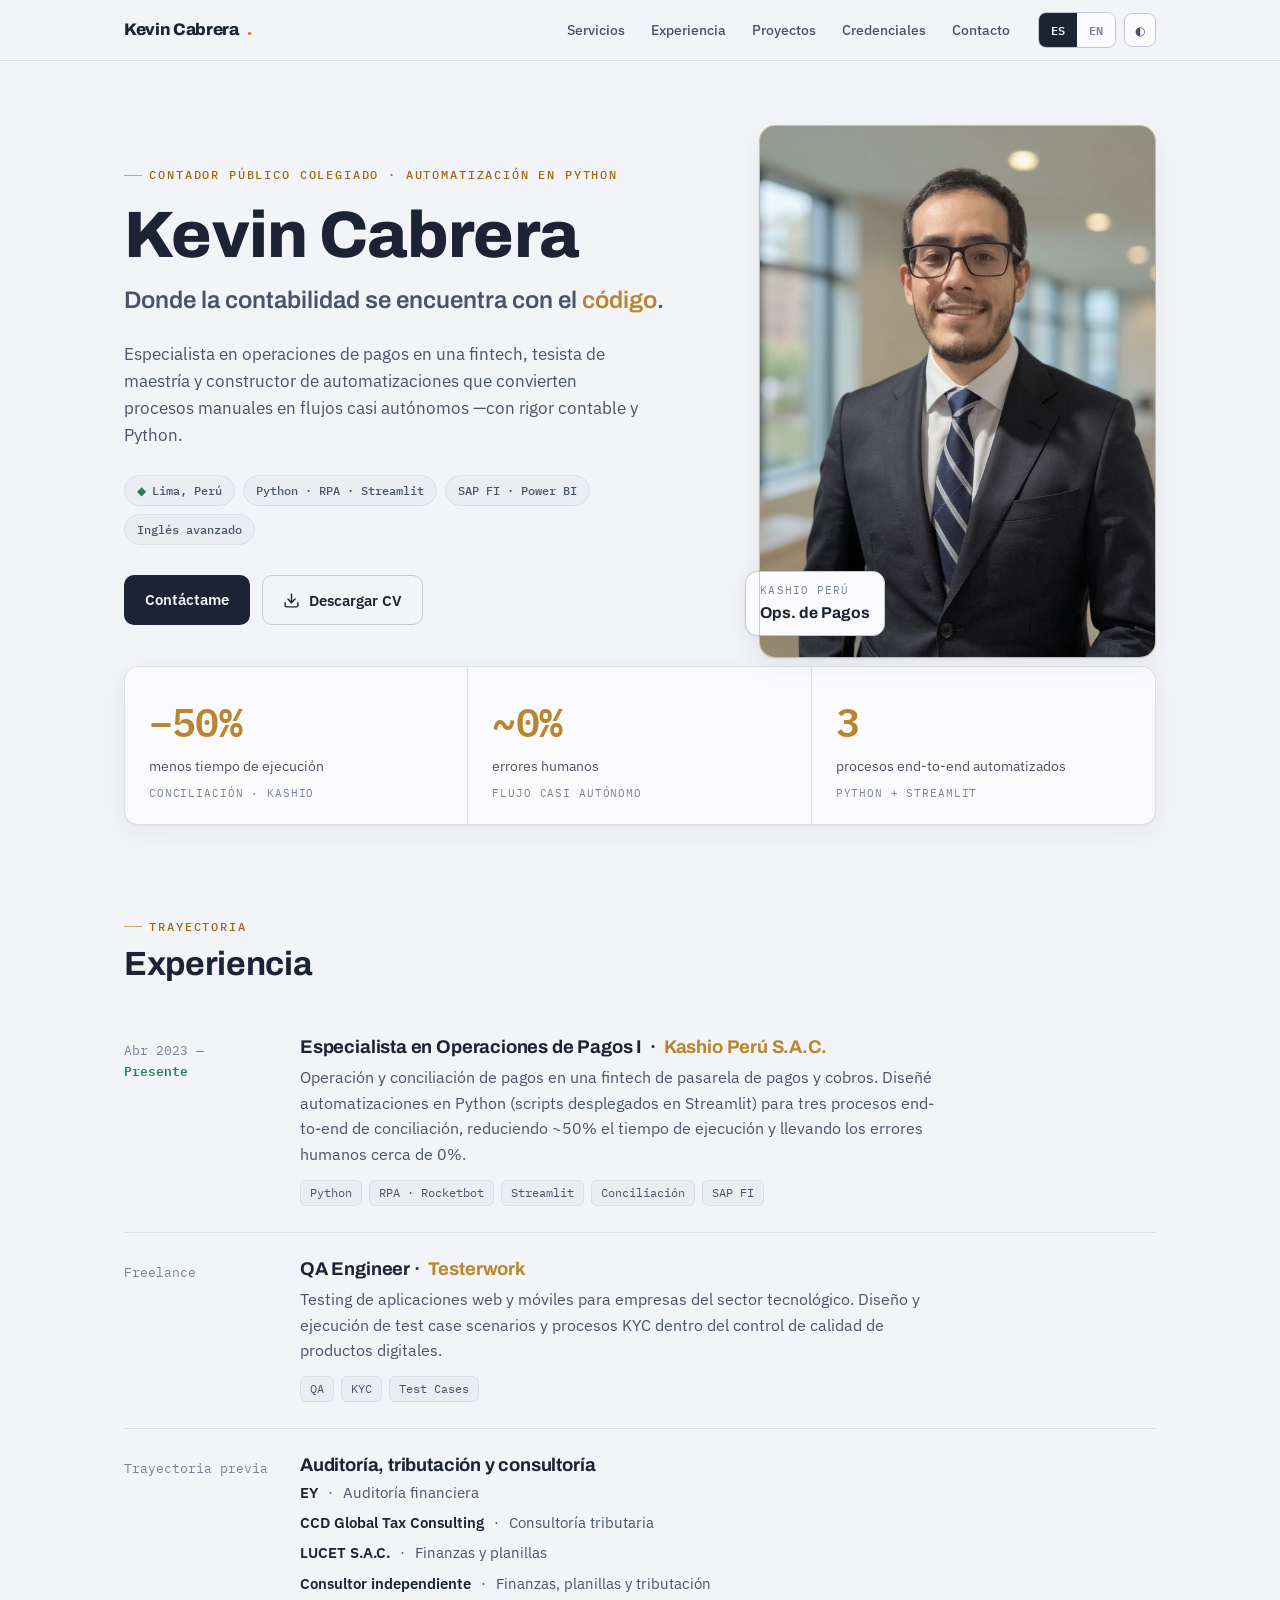
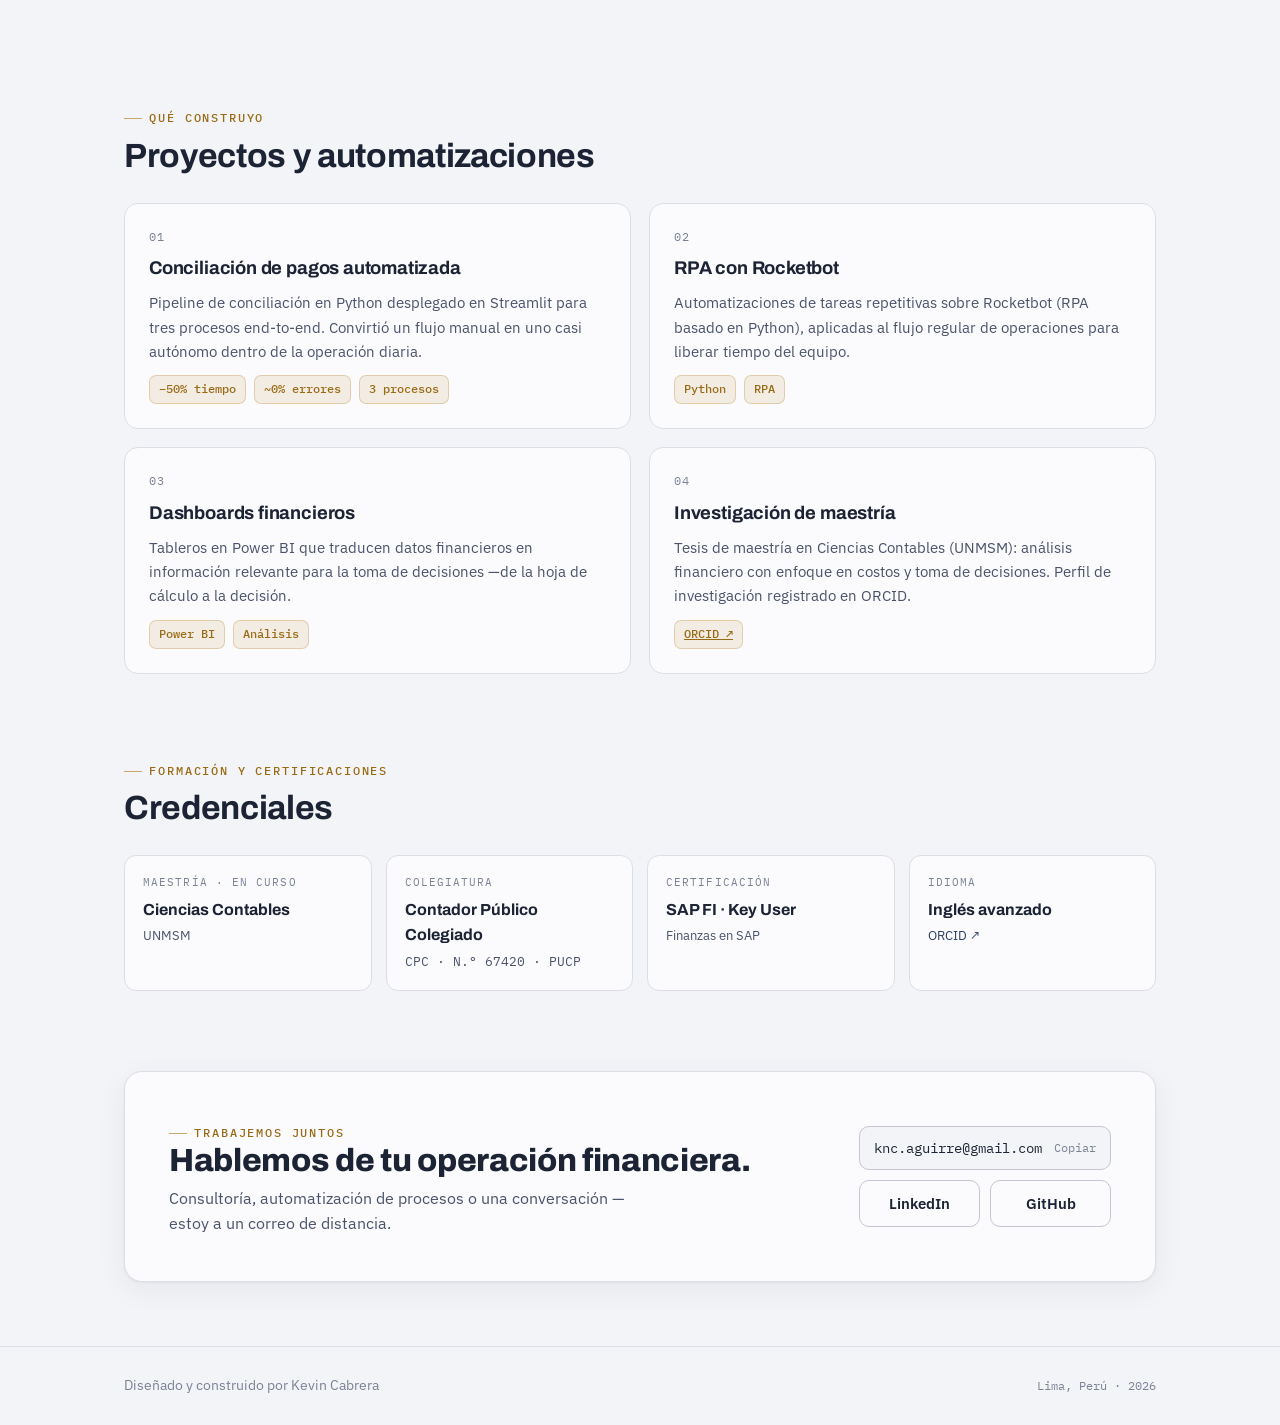
==== cv/index.html @ 284e7e8f "Página de servicios en la raíz y CV en /cv, con foto aparte, favicon y WhatsApp" ====
<!DOCTYPE html>
<html lang="es">
<head>
    <meta charset="UTF-8">
    <meta name="viewport" content="width=device-width, initial-scale=1.0">
    <title>Kevin Cabrera · CV</title>
<link rel="icon" href="../img/favicon.svg" type="image/svg+xml">
<meta name="description" content="Kevin Cabrera — Contador Público Colegiado, especialista en operaciones de pagos y constructor de automatizaciones en Python. Donde la contabilidad se encuentra con el código.">
<link rel="preconnect" href="https://fonts.googleapis.com">
<link rel="preconnect" href="https://fonts.gstatic.com" crossorigin>
<link rel="stylesheet" href="https://fonts.googleapis.com/css2?family=Archivo:wght@500;600;700;800&family=IBM+Plex+Mono:wght@400;500;600&family=IBM+Plex+Sans:wght@400;500;600;700&display=swap">
<style>
:root{
  --paper:#F3F4F7;
  --surface:#FBFBFD;
  --surface-2:#ECEDF2;
  --ink:#1B2334;
  --ink-soft:#4A536A;
  --ink-faint:#7A8296;
  --line:#DCDEE6;
  --line-strong:#C4C7D2;
  --gold:#9A6B15;
  --gold-bright:#B8862F;
  --navy:#2C3E63;
  --good:#2E7D5B;
  --shadow:0 1px 2px rgba(27,35,52,.05), 0 8px 30px rgba(27,35,52,.06);
  --display:'Archivo', system-ui, sans-serif;
  --body:'IBM Plex Sans', system-ui, sans-serif;
  --mono:'IBM Plex Mono', ui-monospace, monospace;
}
:root:not([data-theme="light"]){
  @media (prefers-color-scheme: dark){
    --paper:#0F131C;
    --surface:#161C28;
    --surface-2:#1D2532;
    --ink:#E9EBF1;
    --ink-soft:#AEB6C7;
    --ink-faint:#7C8598;
    --line:#28303F;
    --line-strong:#38414F;
    --gold:#E0AE56;
    --gold-bright:#D6A24A;
    --navy:#8FA6D0;
    --good:#5FB98C;
    --shadow:0 1px 2px rgba(0,0,0,.3), 0 12px 34px rgba(0,0,0,.35);
  }
}
:root[data-theme="dark"]{
  --paper:#0F131C;
  --surface:#161C28;
  --surface-2:#1D2532;
  --ink:#E9EBF1;
  --ink-soft:#AEB6C7;
  --ink-faint:#7C8598;
  --line:#28303F;
  --line-strong:#38414F;
  --gold:#E0AE56;
  --gold-bright:#D6A24A;
  --navy:#8FA6D0;
  --good:#5FB98C;
  --shadow:0 1px 2px rgba(0,0,0,.3), 0 12px 34px rgba(0,0,0,.35);
}
*{margin:0;padding:0;box-sizing:border-box}
html{scroll-behavior:smooth}
@media (prefers-reduced-motion: reduce){html{scroll-behavior:auto}*{animation:none!important;transition:none!important}}
body{
  background:var(--paper);
  color:var(--ink);
  font-family:var(--body);
  line-height:1.6;
  -webkit-font-smoothing:antialiased;
}
.wrap{max-width:1080px;margin:0 auto;padding-inline:24px}
a{color:inherit}
h1,h2,h3{font-family:var(--display);line-height:1.1;text-wrap:balance;letter-spacing:-0.01em}
.mono{font-family:var(--mono);font-variant-numeric:tabular-nums}
.eyebrow{
  font-family:var(--mono);font-size:.72rem;letter-spacing:.16em;text-transform:uppercase;
  color:var(--gold);font-weight:500;display:inline-flex;align-items:center;gap:.6em;
}
.eyebrow::before{content:"";width:1.6em;height:1px;background:var(--gold-bright);opacity:.7}

/* ---------- Header ---------- */
.topbar{
  position:sticky;top:0;z-index:50;
  background:color-mix(in srgb, var(--paper) 86%, transparent);
  backdrop-filter:blur(10px);
  border-bottom:1px solid var(--line);
}
.topbar-inner{display:flex;align-items:center;justify-content:space-between;gap:16px;height:60px}
.brand{font-family:var(--display);font-weight:800;font-size:1.05rem;letter-spacing:-0.02em;display:flex;align-items:center;gap:.5rem}
.brand .dot{color:var(--gold-bright)}
.nav{display:flex;align-items:center;gap:28px}
.nav-links{display:flex;gap:26px}
.nav-links a{font-size:.9rem;color:var(--ink-soft);text-decoration:none;font-weight:500;transition:color .2s}
.nav-links a:hover{color:var(--ink)}
.controls{display:flex;align-items:center;gap:8px}
.btn-ghost{
  font-family:var(--mono);font-size:.78rem;font-weight:500;
  border:1px solid var(--line-strong);background:var(--surface);color:var(--ink-soft);
  border-radius:8px;height:34px;padding:0 10px;cursor:pointer;display:inline-flex;align-items:center;gap:6px;
  transition:border-color .2s,color .2s;
}
.btn-ghost:hover{border-color:var(--gold-bright);color:var(--ink)}
.btn-ghost:focus-visible,a:focus-visible,button:focus-visible{outline:2px solid var(--gold-bright);outline-offset:2px}
.lang-seg{display:inline-flex;border:1px solid var(--line-strong);border-radius:8px;overflow:hidden}
.lang-seg button{
  font-family:var(--mono);font-size:.75rem;font-weight:600;border:0;background:var(--surface);
  color:var(--ink-faint);height:34px;width:38px;cursor:pointer;transition:all .2s;
}
.lang-seg button[aria-pressed="true"]{background:var(--ink);color:var(--paper)}

/* ---------- Hero ---------- */
.hero{padding-block:64px 44px}
.hero-grid{display:grid;grid-template-columns:1.25fr .85fr;gap:52px;align-items:center}
.hero h1{font-size:clamp(2.6rem,6vw,4.1rem);font-weight:800;margin:14px 0 10px}
.tagline{font-family:var(--display);font-weight:600;font-size:clamp(1.15rem,2.6vw,1.5rem);color:var(--ink-soft);margin-bottom:22px}
.tagline .hl{color:var(--gold-bright)}
.lead{font-size:1.05rem;color:var(--ink-soft);max-width:52ch;margin-bottom:26px}
.chips{display:flex;flex-wrap:wrap;gap:8px;margin-bottom:30px}
.chip{
  font-family:var(--mono);font-size:.76rem;font-weight:500;color:var(--ink-soft);
  background:var(--surface-2);border:1px solid var(--line);border-radius:999px;padding:5px 12px;
  display:inline-flex;align-items:center;gap:6px;
}
.chip .pin{color:var(--good)}
.hero-cta{display:flex;flex-wrap:wrap;gap:12px}
.btn{
  font-family:var(--body);font-weight:600;font-size:.92rem;text-decoration:none;cursor:pointer;
  border-radius:10px;padding:12px 20px;display:inline-flex;align-items:center;gap:9px;transition:transform .15s,box-shadow .2s,background .2s;
  border:1px solid transparent;
}
.btn-primary{background:var(--ink);color:var(--paper)}
.btn-primary:hover{transform:translateY(-1px);box-shadow:var(--shadow)}
.btn-outline{background:transparent;border-color:var(--line-strong);color:var(--ink)}
.btn-outline:hover{border-color:var(--gold-bright)}
.svgico{width:17px;height:17px;flex:none}

.portrait{position:relative}
.portrait img{
  width:100%;border-radius:16px;display:block;box-shadow:var(--shadow);
  border:1px solid var(--line);
}
.portrait::after{
  content:"";position:absolute;inset:0;border-radius:16px;
  box-shadow:inset 0 0 0 1px color-mix(in srgb, var(--gold-bright) 40%, transparent);
  pointer-events:none;
}
.portrait .badge{
  position:absolute;left:-14px;bottom:22px;background:var(--surface);border:1px solid var(--line-strong);
  border-radius:12px;padding:10px 14px;box-shadow:var(--shadow);
}
.portrait .badge .k{font-family:var(--mono);font-size:.68rem;letter-spacing:.1em;text-transform:uppercase;color:var(--ink-faint)}
.portrait .badge .v{font-family:var(--display);font-weight:700;font-size:.98rem;color:var(--ink)}

/* ---------- Metrics ledger ---------- */
.ledger{
  margin-top:8px;border:1px solid var(--line);border-radius:14px;background:var(--surface);
  display:grid;grid-template-columns:repeat(3,1fr);overflow:hidden;box-shadow:var(--shadow);
}
.ledger .cell{padding:22px 24px;border-right:1px solid var(--line)}
.ledger .cell:last-child{border-right:0}
.ledger .num{font-family:var(--mono);font-weight:600;font-size:clamp(1.9rem,4vw,2.5rem);letter-spacing:-0.02em;color:var(--gold-bright);font-variant-numeric:tabular-nums}
.ledger .cap{font-size:.86rem;color:var(--ink-soft);margin-top:2px}
.ledger .src{font-family:var(--mono);font-size:.68rem;color:var(--ink-faint);margin-top:8px;text-transform:uppercase;letter-spacing:.08em}

/* ---------- Sections ---------- */
section{padding-block:40px}
.sec-head{margin-bottom:28px}
.sec-head h2{font-size:clamp(1.6rem,4vw,2.1rem);font-weight:700;margin-top:10px}

/* Experience timeline */
.exp{display:flex;flex-direction:column}
.exp-row{
  display:grid;grid-template-columns:150px 1fr;gap:26px;padding:26px 0;border-top:1px solid var(--line);
}
.exp-row:first-child{border-top:0}
.exp-when{font-family:var(--mono);font-size:.82rem;color:var(--ink-faint);padding-top:3px}
.exp-when .now{color:var(--good);font-weight:600}
.exp-body h3{font-size:1.15rem;font-weight:700;display:flex;flex-wrap:wrap;align-items:baseline;gap:8px}
.exp-body .org{color:var(--gold-bright)}
.exp-body p{color:var(--ink-soft);margin:8px 0 12px;max-width:64ch}
.tags{display:flex;flex-wrap:wrap;gap:7px}
.tag{font-family:var(--mono);font-size:.72rem;color:var(--ink-soft);background:var(--surface-2);border:1px solid var(--line);border-radius:6px;padding:3px 9px}
.prev-list{display:flex;flex-direction:column;gap:6px;margin-top:4px}
.prev-list .pi{display:flex;gap:10px;align-items:baseline;color:var(--ink-soft);font-size:.95rem}
.prev-list .pi b{color:var(--ink);font-weight:600}

/* Projects */
.proj-grid{display:grid;grid-template-columns:repeat(2,1fr);gap:18px}
.card{
  background:var(--surface);border:1px solid var(--line);border-radius:14px;padding:24px;
  display:flex;flex-direction:column;gap:12px;transition:border-color .2s,transform .15s;
}
.card:hover{border-color:var(--line-strong);transform:translateY(-2px)}
.card .num-idx{font-family:var(--mono);font-size:.72rem;color:var(--ink-faint);letter-spacing:.1em}
.card h3{font-size:1.15rem;font-weight:700}
.card p{color:var(--ink-soft);font-size:.95rem;flex:1}
.metric-chips{display:flex;flex-wrap:wrap;gap:8px}
.mchip{font-family:var(--mono);font-size:.74rem;font-weight:500;border-radius:7px;padding:4px 9px;background:color-mix(in srgb, var(--gold-bright) 12%, transparent);color:var(--gold);border:1px solid color-mix(in srgb, var(--gold-bright) 30%, transparent)}

/* Credentials */
.creds{display:grid;grid-template-columns:repeat(4,1fr);gap:14px}
.cred{background:var(--surface);border:1px solid var(--line);border-radius:12px;padding:18px}
.cred .lbl{font-family:var(--mono);font-size:.68rem;text-transform:uppercase;letter-spacing:.1em;color:var(--ink-faint)}
.cred .val{font-family:var(--display);font-weight:700;font-size:1rem;margin-top:5px}
.cred .sub{font-size:.82rem;color:var(--ink-soft);margin-top:3px}
.cred a{color:var(--navy);text-decoration:none}
.cred a:hover{text-decoration:underline}

/* Contact */
.contact{background:var(--surface);border:1px solid var(--line);border-radius:18px;padding:clamp(28px,5vw,44px);box-shadow:var(--shadow)}
.contact-grid{display:grid;grid-template-columns:1fr auto;gap:32px;align-items:center}
.contact h2{font-size:clamp(1.5rem,4vw,2rem);font-weight:800}
.contact p{color:var(--ink-soft);margin-top:8px;max-width:46ch}
.contact-actions{display:flex;flex-direction:column;gap:10px;min-width:230px}
.email-btn{
  font-family:var(--mono);font-size:.86rem;background:var(--paper);border:1px solid var(--line-strong);
  border-radius:10px;padding:12px 14px;display:flex;align-items:center;justify-content:space-between;gap:12px;cursor:pointer;color:var(--ink);width:100%;
}
.email-btn:hover{border-color:var(--gold-bright)}
.email-btn .copy{font-size:.72rem;color:var(--ink-faint)}
.social-row{display:flex;gap:10px}
.social-row a{flex:1;justify-content:center;padding:11px}

/* Footer */
footer{border-top:1px solid var(--line);margin-top:24px;padding-block:28px;color:var(--ink-faint);font-size:.85rem}
.footer-inner{display:flex;flex-wrap:wrap;gap:12px;justify-content:space-between;align-items:center}
footer .mono{font-size:.78rem}

/* Reveal */
.reveal{opacity:0;transform:translateY(14px);transition:opacity .6s ease,transform .6s ease}
.reveal.in{opacity:1;transform:none}

/* Responsive */
@media (max-width:820px){
  .hero-grid{grid-template-columns:1fr;gap:32px}
  .portrait{max-width:340px;margin-inline:auto;order:-1}
  .proj-grid{grid-template-columns:1fr}
  .creds{grid-template-columns:repeat(2,1fr)}
  .contact-grid{grid-template-columns:1fr;gap:22px}
  .nav-links{display:none}
}
@media (max-width:520px){
  .wrap{padding-inline:18px}
  .ledger{grid-template-columns:1fr}
  .ledger .cell{border-right:0;border-bottom:1px solid var(--line)}
  .ledger .cell:last-child{border-bottom:0}
  .exp-row{grid-template-columns:1fr;gap:8px}
  .creds{grid-template-columns:1fr}
}

/* Print (CV) */
@media print{
  .topbar,.hero-cta,.contact-actions,.reveal-off,footer .mono,.portrait .badge{display:none!important}
  body{background:#fff;color:#000}
  .reveal{opacity:1;transform:none}
  section,.hero{padding-block:14px}
  a{text-decoration:none;color:#000}
  .card,.cred,.contact,.ledger{box-shadow:none;border-color:#ccc}
}
</style>
</head>
<body>
<header class="topbar">
  <div class="wrap topbar-inner">
    <a class="brand" href="../" style="text-decoration:none;color:inherit">Kevin&nbsp;Cabrera<span class="dot">.</span></a>
    <nav class="nav">
      <div class="nav-links">
        <a href="../" data-es="Servicios" data-en="Services">Servicios</a>
        <a href="#experiencia" data-es="Experiencia" data-en="Experience">Experiencia</a>
        <a href="#proyectos" data-es="Proyectos" data-en="Projects">Proyectos</a>
        <a href="#credenciales" data-es="Credenciales" data-en="Credentials">Credenciales</a>
        <a href="#contacto" data-es="Contacto" data-en="Contact">Contacto</a>
      </div>
      <div class="controls">
        <div class="lang-seg" role="group" aria-label="Idioma / Language">
          <button id="lang-es" aria-pressed="true">ES</button>
          <button id="lang-en" aria-pressed="false">EN</button>
        </div>
        <button class="btn-ghost" id="theme-toggle" aria-label="Cambiar tema">
          <span id="theme-icon">◐</span>
        </button>
      </div>
    </nav>
  </div>
</header>

<main class="wrap">

  <!-- HERO -->
  <section class="hero">
    <div class="hero-grid">
      <div>
        <span class="eyebrow" data-es="Contador Público Colegiado · Automatización en Python" data-en="Certified Public Accountant · Python Automation">Contador Público Colegiado · Automatización en Python</span>
        <h1>Kevin Cabrera</h1>
        <p class="tagline" data-es="Donde la contabilidad se encuentra con el <span class='hl'>código</span>." data-en="Where accounting meets <span class='hl'>code</span>.">Donde la contabilidad se encuentra con el <span class="hl">código</span>.</p>
        <p class="lead" data-es="Especialista en operaciones de pagos en una fintech, tesista de maestría y constructor de automatizaciones que convierten procesos manuales en flujos casi autónomos —con rigor contable y Python." data-en="Payments operations specialist at a fintech, master's thesis student, and builder of automations that turn manual processes into near-autonomous workflows — with accounting rigor and Python.">Especialista en operaciones de pagos en una fintech, tesista de maestría y constructor de automatizaciones que convierten procesos manuales en flujos casi autónomos —con rigor contable y Python.</p>
        <div class="chips">
          <span class="chip"><span class="pin">◆</span> <span data-es="Lima, Perú" data-en="Lima, Peru">Lima, Perú</span></span>
          <span class="chip">Python · RPA · Streamlit</span>
          <span class="chip">SAP FI · Power BI</span>
          <span class="chip" data-es="Inglés avanzado" data-en="Advanced English">Inglés avanzado</span>
        </div>
        <div class="hero-cta">
          <a class="btn btn-primary" href="#contacto" data-es="Contáctame" data-en="Get in touch">Contáctame</a>
          <button class="btn btn-outline" id="cv-btn">
            <svg class="svgico" viewBox="0 0 24 24" fill="none" stroke="currentColor" stroke-width="2" stroke-linecap="round" stroke-linejoin="round"><path d="M21 15v4a2 2 0 0 1-2 2H5a2 2 0 0 1-2-2v-4"/><polyline points="7 10 12 15 17 10"/><line x1="12" y1="15" x2="12" y2="3"/></svg>
            <span data-es="Descargar CV" data-en="Download CV">Descargar CV</span>
          </button>
        </div>
      </div>
      <div class="portrait">
        <img src="../img/kevin.jpg" alt="Kevin Cabrera">
        <div class="badge">
          <div class="k mono">Kashio Perú</div>
          <div class="v" data-es="Ops. de Pagos" data-en="Payments Ops">Ops. de Pagos</div>
        </div>
      </div>
    </div>

    <div class="ledger" aria-label="Resultados de automatización">
      <div class="cell">
        <div class="num">−50%</div>
        <div class="cap" data-es="menos tiempo de ejecución" data-en="less execution time">menos tiempo de ejecución</div>
        <div class="src" data-es="conciliación · Kashio" data-en="reconciliation · Kashio">conciliación · Kashio</div>
      </div>
      <div class="cell">
        <div class="num">~0%</div>
        <div class="cap" data-es="errores humanos" data-en="human errors">errores humanos</div>
        <div class="src" data-es="flujo casi autónomo" data-en="near-autonomous flow">flujo casi autónomo</div>
      </div>
      <div class="cell">
        <div class="num">3</div>
        <div class="cap" data-es="procesos end-to-end automatizados" data-en="end-to-end processes automated">procesos end-to-end automatizados</div>
        <div class="src" data-es="Python + Streamlit" data-en="Python + Streamlit">Python + Streamlit</div>
      </div>
    </div>
  </section>

  <!-- EXPERIENCE -->
  <section id="experiencia">
    <div class="sec-head reveal">
      <span class="eyebrow" data-es="Trayectoria" data-en="Career">Trayectoria</span>
      <h2 data-es="Experiencia" data-en="Experience">Experiencia</h2>
    </div>
    <div class="exp">
      <div class="exp-row reveal">
        <div class="exp-when">Abr 2023 — <span class="now" data-es="Presente" data-en="Present">Presente</span></div>
        <div class="exp-body">
          <h3><span data-es="Especialista en Operaciones de Pagos I" data-en="Payments Operations Specialist I">Especialista en Operaciones de Pagos I</span> · <span class="org">Kashio Perú S.A.C.</span></h3>
          <p data-es="Operación y conciliación de pagos en una fintech de pasarela de pagos y cobros. Diseñé automatizaciones en Python (scripts desplegados en Streamlit) para tres procesos end-to-end de conciliación, reduciendo ~50% el tiempo de ejecución y llevando los errores humanos cerca de 0%." data-en="Payment operations and reconciliation at a payments-gateway fintech. Built Python automations (scripts deployed on Streamlit) for three end-to-end reconciliation processes, cutting execution time by ~50% and driving human errors close to 0%.">Operación y conciliación de pagos en una fintech de pasarela de pagos y cobros. Diseñé automatizaciones en Python (scripts desplegados en Streamlit) para tres procesos end-to-end de conciliación, reduciendo ~50% el tiempo de ejecución y llevando los errores humanos cerca de 0%.</p>
          <div class="tags"><span class="tag">Python</span><span class="tag">RPA · Rocketbot</span><span class="tag">Streamlit</span><span class="tag" data-es="Conciliación" data-en="Reconciliation">Conciliación</span><span class="tag">SAP FI</span></div>
        </div>
      </div>
      <div class="exp-row reveal">
        <div class="exp-when" data-es="Freelance" data-en="Freelance">Freelance</div>
        <div class="exp-body">
          <h3>QA Engineer · <span class="org">Testerwork</span></h3>
          <p data-es="Testing de aplicaciones web y móviles para empresas del sector tecnológico. Diseño y ejecución de test case scenarios y procesos KYC dentro del control de calidad de productos digitales." data-en="Web and mobile app testing for technology-sector companies. Design and execution of test case scenarios and KYC processes within digital-product quality control.">Testing de aplicaciones web y móviles para empresas del sector tecnológico. Diseño y ejecución de test case scenarios y procesos KYC dentro del control de calidad de productos digitales.</p>
          <div class="tags"><span class="tag">QA</span><span class="tag">KYC</span><span class="tag">Test Cases</span></div>
        </div>
      </div>
      <div class="exp-row reveal">
        <div class="exp-when" data-es="Trayectoria previa" data-en="Earlier">Trayectoria previa</div>
        <div class="exp-body">
          <h3 data-es="Auditoría, tributación y consultoría" data-en="Audit, tax & consulting">Auditoría, tributación y consultoría</h3>
          <div class="prev-list">
            <div class="pi"><b>EY</b> · <span data-es="Auditoría financiera" data-en="Financial audit">Auditoría financiera</span></div>
            <div class="pi"><b>CCD Global Tax Consulting</b> · <span data-es="Consultoría tributaria" data-en="Tax consulting">Consultoría tributaria</span></div>
            <div class="pi"><b>LUCET S.A.C.</b> · <span data-es="Finanzas y planillas" data-en="Finance & payroll">Finanzas y planillas</span></div>
            <div class="pi"><b data-es="Consultor independiente" data-en="Independent consultant">Consultor independiente</b> · <span data-es="Finanzas, planillas y tributación" data-en="Finance, payroll & tax">Finanzas, planillas y tributación</span></div>
          </div>
        </div>
      </div>
    </div>
  </section>

  <!-- PROJECTS -->
  <section id="proyectos">
    <div class="sec-head reveal">
      <span class="eyebrow" data-es="Qué construyo" data-en="What I build">Qué construyo</span>
      <h2 data-es="Proyectos y automatizaciones" data-en="Projects & automations">Proyectos y automatizaciones</h2>
    </div>
    <div class="proj-grid">
      <div class="card reveal">
        <div class="num-idx">01</div>
        <h3 data-es="Conciliación de pagos automatizada" data-en="Automated payments reconciliation">Conciliación de pagos automatizada</h3>
        <p data-es="Pipeline de conciliación en Python desplegado en Streamlit para tres procesos end-to-end. Convirtió un flujo manual en uno casi autónomo dentro de la operación diaria." data-en="Python reconciliation pipeline deployed on Streamlit across three end-to-end processes. Turned a manual flow into a near-autonomous one inside daily operations.">Pipeline de conciliación en Python desplegado en Streamlit para tres procesos end-to-end. Convirtió un flujo manual en uno casi autónomo dentro de la operación diaria.</p>
        <div class="metric-chips"><span class="mchip">−50% <span data-es="tiempo" data-en="time">tiempo</span></span><span class="mchip">~0% <span data-es="errores" data-en="errors">errores</span></span><span class="mchip">3 <span data-es="procesos" data-en="processes">procesos</span></span></div>
      </div>
      <div class="card reveal">
        <div class="num-idx">02</div>
        <h3 data-es="RPA con Rocketbot" data-en="RPA with Rocketbot">RPA con Rocketbot</h3>
        <p data-es="Automatizaciones de tareas repetitivas sobre Rocketbot (RPA basado en Python), aplicadas al flujo regular de operaciones para liberar tiempo del equipo." data-en="Repetitive-task automations on Rocketbot (Python-based RPA), applied to the regular operations flow to free up team time.">Automatizaciones de tareas repetitivas sobre Rocketbot (RPA basado en Python), aplicadas al flujo regular de operaciones para liberar tiempo del equipo.</p>
        <div class="metric-chips"><span class="mchip">Python</span><span class="mchip">RPA</span></div>
      </div>
      <div class="card reveal">
        <div class="num-idx">03</div>
        <h3 data-es="Dashboards financieros" data-en="Financial dashboards">Dashboards financieros</h3>
        <p data-es="Tableros en Power BI que traducen datos financieros en información relevante para la toma de decisiones —de la hoja de cálculo a la decisión." data-en="Power BI dashboards that translate financial data into decision-ready insight — from spreadsheet to decision.">Tableros en Power BI que traducen datos financieros en información relevante para la toma de decisiones —de la hoja de cálculo a la decisión.</p>
        <div class="metric-chips"><span class="mchip">Power BI</span><span class="mchip" data-es="Análisis" data-en="Analytics">Análisis</span></div>
      </div>
      <div class="card reveal">
        <div class="num-idx">04</div>
        <h3 data-es="Investigación de maestría" data-en="Master's research">Investigación de maestría</h3>
        <p data-es="Tesis de maestría en Ciencias Contables (UNMSM): análisis financiero con enfoque en costos y toma de decisiones. Perfil de investigación registrado en ORCID." data-en="Master's thesis in Accounting Sciences (UNMSM): financial analysis focused on costs and decision-making. Research profile registered on ORCID.">Tesis de maestría en Ciencias Contables (UNMSM): análisis financiero con enfoque en costos y toma de decisiones. Perfil de investigación registrado en ORCID.</p>
        <div class="metric-chips"><a class="mchip" href="https://orcid.org/0009-0000-9145-1429" target="_blank" rel="noopener">ORCID ↗</a></div>
      </div>
    </div>
  </section>

  <!-- CREDENTIALS -->
  <section id="credenciales">
    <div class="sec-head reveal">
      <span class="eyebrow" data-es="Formación y certificaciones" data-en="Education & certifications">Formación y certificaciones</span>
      <h2 data-es="Credenciales" data-en="Credentials">Credenciales</h2>
    </div>
    <div class="creds">
      <div class="cred reveal">
        <div class="lbl" data-es="Maestría · en curso" data-en="Master's · in progress">Maestría · en curso</div>
        <div class="val" data-es="Ciencias Contables" data-en="Accounting Sciences">Ciencias Contables</div>
        <div class="sub">UNMSM</div>
      </div>
      <div class="cred reveal">
        <div class="lbl" data-es="Colegiatura" data-en="License">Colegiatura</div>
        <div class="val" data-es="Contador Público Colegiado" data-en="Certified Public Accountant">Contador Público Colegiado</div>
        <div class="sub mono">CPC · N.° 67420 · PUCP</div>
      </div>
      <div class="cred reveal">
        <div class="lbl" data-es="Certificación" data-en="Certification">Certificación</div>
        <div class="val">SAP FI · Key User</div>
        <div class="sub" data-es="Finanzas en SAP" data-en="SAP Financials">Finanzas en SAP</div>
      </div>
      <div class="cred reveal">
        <div class="lbl" data-es="Idioma" data-en="Language">Idioma</div>
        <div class="val" data-es="Inglés avanzado" data-en="Advanced English">Inglés avanzado</div>
        <div class="sub"><a href="https://orcid.org/0009-0000-9145-1429" target="_blank" rel="noopener">ORCID ↗</a></div>
      </div>
    </div>
  </section>

  <!-- CONTACT -->
  <section id="contacto">
    <div class="contact reveal">
      <div class="contact-grid">
        <div>
          <span class="eyebrow" data-es="Trabajemos juntos" data-en="Let's work together">Trabajemos juntos</span>
          <h2 data-es="Hablemos de tu operación financiera." data-en="Let's talk about your financial operation.">Hablemos de tu operación financiera.</h2>
          <p data-es="Consultoría, automatización de procesos o una conversación —estoy a un correo de distancia." data-en="Consulting, process automation, or just a conversation — I'm one email away.">Consultoría, automatización de procesos o una conversación —estoy a un correo de distancia.</p>
        </div>
        <div class="contact-actions">
          <button class="email-btn" id="email-btn">
            <span class="mono">knc.aguirre@gmail.com</span>
            <span class="copy" id="copy-label" data-es="Copiar" data-en="Copy">Copiar</span>
          </button>
          <div class="social-row">
            <a class="btn btn-outline" href="https://www.linkedin.com/in/kevin-cabrera-knca" target="_blank" rel="noopener">LinkedIn</a>
            <a class="btn btn-outline" href="https://github.com/kncag" target="_blank" rel="noopener">GitHub</a>
          </div>
        </div>
      </div>
    </div>
  </section>
</main>

<footer>
  <div class="wrap footer-inner">
    <span data-es="Diseñado y construido por Kevin Cabrera" data-en="Designed & built by Kevin Cabrera">Diseñado y construido por Kevin Cabrera</span>
    <span class="mono">Lima, Perú · 2026</span>
  </div>
</footer>

<script>
(function(){
  var root = document.documentElement;

  // ---- Theme ----
  var themeBtn = document.getElementById('theme-toggle');
  var themeIcon = document.getElementById('theme-icon');
  function applyTheme(t){
    if(t==='dark'||t==='light'){ root.setAttribute('data-theme',t); }
    else { root.removeAttribute('data-theme'); }
    themeIcon.textContent = (currentTheme()==='dark') ? '☀' : '◐';
  }
  function currentTheme(){
    var t = root.getAttribute('data-theme');
    if(t) return t;
    return window.matchMedia && window.matchMedia('(prefers-color-scheme: dark)').matches ? 'dark' : 'light';
  }
  try{ var st = localStorage.getItem('kc-theme'); if(st) applyTheme(st); else applyTheme('system'); }catch(e){ applyTheme('system'); }
  themeBtn.addEventListener('click', function(){
    var next = currentTheme()==='dark' ? 'light' : 'dark';
    applyTheme(next);
    try{ localStorage.setItem('kc-theme', next); }catch(e){}
  });

  // ---- Language ----
  var esBtn = document.getElementById('lang-es');
  var enBtn = document.getElementById('lang-en');
  function setLang(lang){
    document.querySelectorAll('[data-es]').forEach(function(el){
      var v = el.getAttribute('data-'+lang);
      if(v!=null) el.innerHTML = v;
    });
    root.setAttribute('lang', lang==='en'?'en':'es');
    esBtn.setAttribute('aria-pressed', String(lang==='es'));
    enBtn.setAttribute('aria-pressed', String(lang==='en'));
    try{ localStorage.setItem('kc-lang', lang); }catch(e){}
  }
  esBtn.addEventListener('click', function(){ setLang('es'); });
  enBtn.addEventListener('click', function(){ setLang('en'); });
  var savedLang = 'es';
  try{ savedLang = localStorage.getItem('kc-lang') || 'es'; }catch(e){}
  setLang(savedLang);

  // ---- CV (print) ----
  document.getElementById('cv-btn').addEventListener('click', function(){ window.print(); });

  // ---- Copy email ----
  var emailBtn = document.getElementById('email-btn');
  var copyLabel = document.getElementById('copy-label');
  emailBtn.addEventListener('click', function(){
    var email='knc.aguirre@gmail.com';
    var done=function(){
      var lang = (root.getAttribute('lang')==='en')?'en':'es';
      copyLabel.textContent = lang==='en' ? 'Copied ✓' : 'Copiado ✓';
      copyLabel.removeAttribute('data-es'); copyLabel.removeAttribute('data-en');
      setTimeout(function(){
        copyLabel.setAttribute('data-es','Copiar'); copyLabel.setAttribute('data-en','Copy');
        copyLabel.textContent = lang==='en' ? 'Copy':'Copiar';
      },1800);
    };
    if(navigator.clipboard && navigator.clipboard.writeText){
      navigator.clipboard.writeText(email).then(done).catch(function(){ window.location.href='mailto:'+email; });
    } else { window.location.href='mailto:'+email; }
  });

  // ---- Reveal on scroll ----
  var reduce = window.matchMedia && window.matchMedia('(prefers-reduced-motion: reduce)').matches;
  var items = document.querySelectorAll('.reveal');
  if(reduce || !('IntersectionObserver' in window)){
    items.forEach(function(el){ el.classList.add('in'); });
  } else {
    var io = new IntersectionObserver(function(entries){
      entries.forEach(function(en){ if(en.isIntersecting){ en.target.classList.add('in'); io.unobserve(en.target); } });
    }, {threshold:0.12});
    items.forEach(function(el){ io.observe(el); });
  }
})();
</script>
</body>
</html>
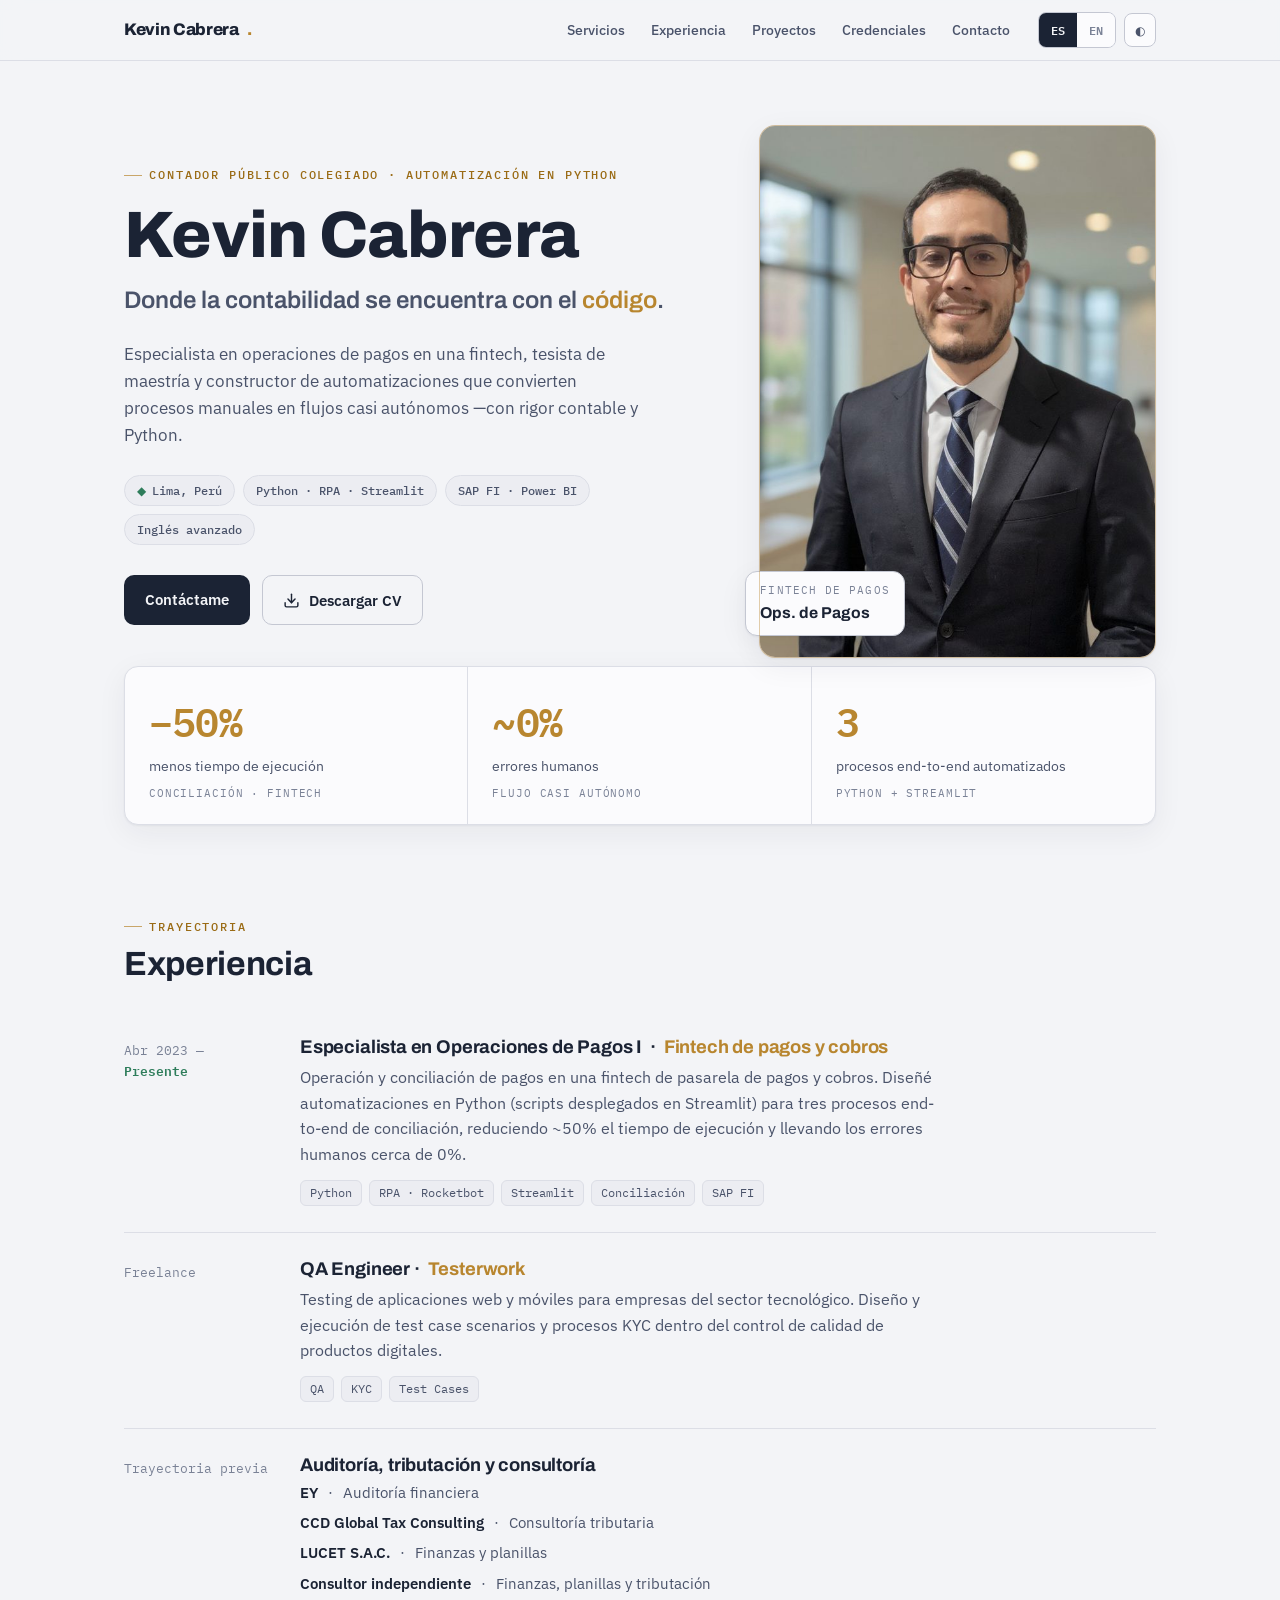
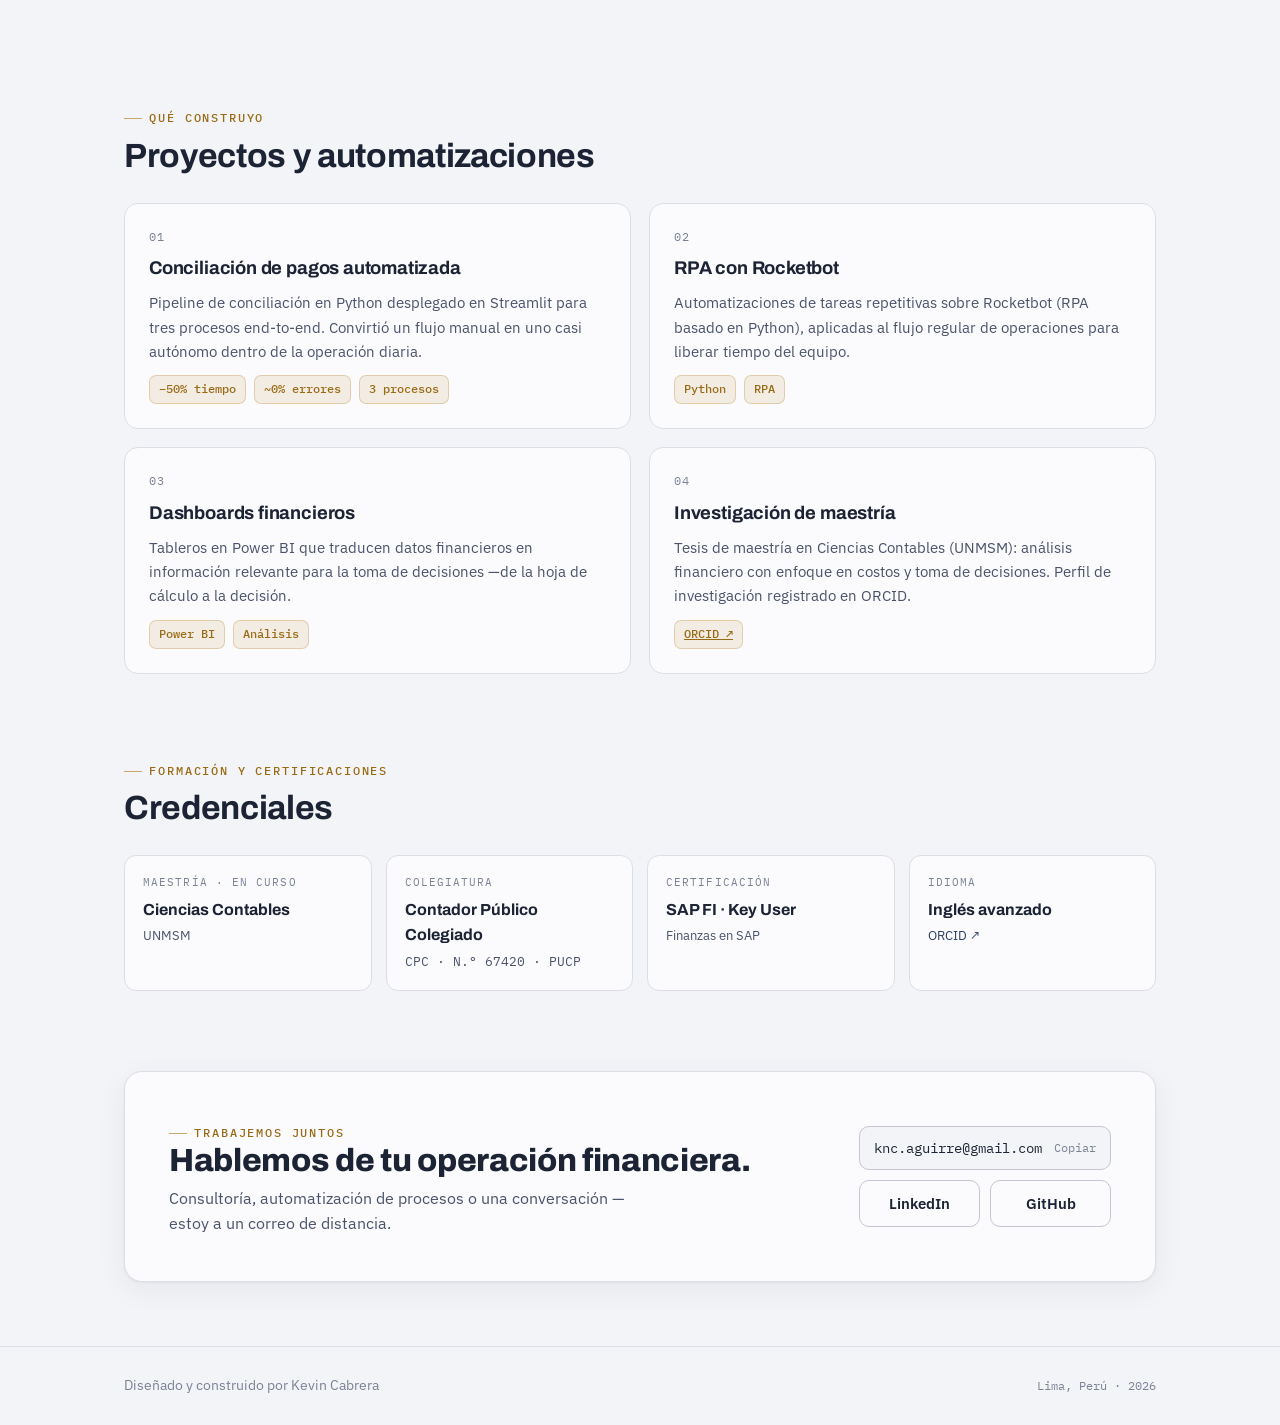
==== commit 03764e4c: "Quita el nombre del empleador del CV" ====
--- a/cv/index.html
+++ b/cv/index.html
@@ -313,7 +313,7 @@
       <div class="portrait">
         <img src="../img/kevin.jpg" alt="Kevin Cabrera">
         <div class="badge">
-          <div class="k mono">Kashio Perú</div>
+          <div class="k mono" data-es="Fintech de pagos" data-en="Payments fintech">Fintech de pagos</div>
           <div class="v" data-es="Ops. de Pagos" data-en="Payments Ops">Ops. de Pagos</div>
         </div>
       </div>
@@ -323,7 +323,7 @@
       <div class="cell">
         <div class="num">−50%</div>
         <div class="cap" data-es="menos tiempo de ejecución" data-en="less execution time">menos tiempo de ejecución</div>
-        <div class="src" data-es="conciliación · Kashio" data-en="reconciliation · Kashio">conciliación · Kashio</div>
+        <div class="src" data-es="conciliación · fintech" data-en="reconciliation · fintech">conciliación · fintech</div>
       </div>
       <div class="cell">
         <div class="num">~0%</div>
@@ -348,7 +348,7 @@
       <div class="exp-row reveal">
         <div class="exp-when">Abr 2023 — <span class="now" data-es="Presente" data-en="Present">Presente</span></div>
         <div class="exp-body">
-          <h3><span data-es="Especialista en Operaciones de Pagos I" data-en="Payments Operations Specialist I">Especialista en Operaciones de Pagos I</span> · <span class="org">Kashio Perú S.A.C.</span></h3>
+          <h3><span data-es="Especialista en Operaciones de Pagos I" data-en="Payments Operations Specialist I">Especialista en Operaciones de Pagos I</span> · <span class="org" data-es="Fintech de pagos y cobros" data-en="Payments and collections fintech">Fintech de pagos y cobros</span></h3>
           <p data-es="Operación y conciliación de pagos en una fintech de pasarela de pagos y cobros. Diseñé automatizaciones en Python (scripts desplegados en Streamlit) para tres procesos end-to-end de conciliación, reduciendo ~50% el tiempo de ejecución y llevando los errores humanos cerca de 0%." data-en="Payment operations and reconciliation at a payments-gateway fintech. Built Python automations (scripts deployed on Streamlit) for three end-to-end reconciliation processes, cutting execution time by ~50% and driving human errors close to 0%.">Operación y conciliación de pagos en una fintech de pasarela de pagos y cobros. Diseñé automatizaciones en Python (scripts desplegados en Streamlit) para tres procesos end-to-end de conciliación, reduciendo ~50% el tiempo de ejecución y llevando los errores humanos cerca de 0%.</p>
           <div class="tags"><span class="tag">Python</span><span class="tag">RPA · Rocketbot</span><span class="tag">Streamlit</span><span class="tag" data-es="Conciliación" data-en="Reconciliation">Conciliación</span><span class="tag">SAP FI</span></div>
         </div>
